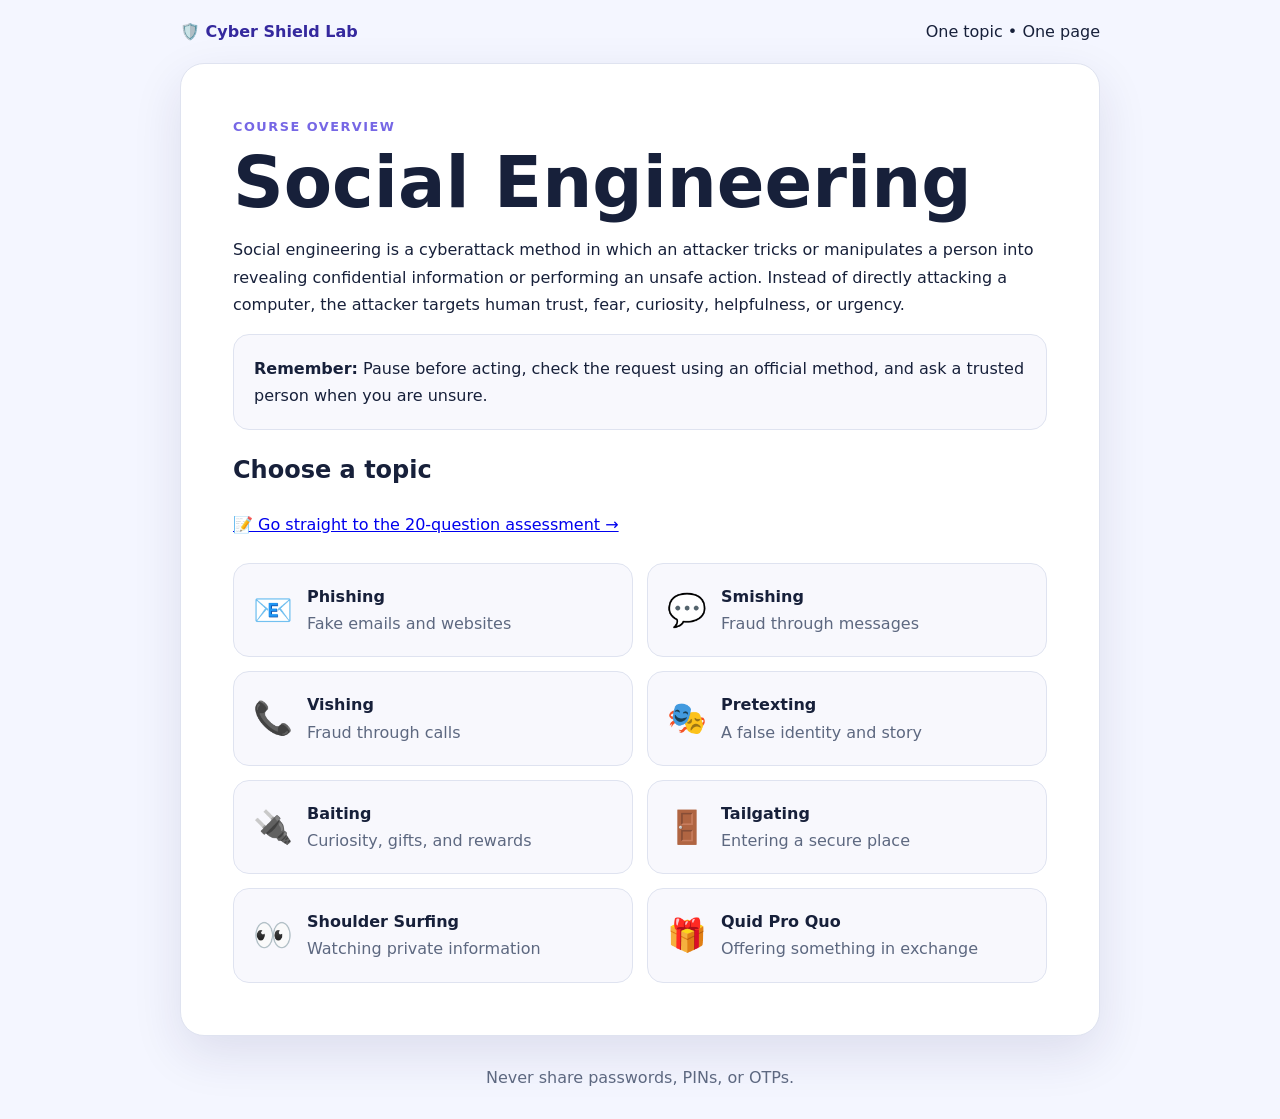
==== index.html @ 9c459b66 "Initial website" ====
<!doctype html><html><head><meta charset="utf-8"><meta name="viewport" content="width=device-width"><title>Social Engineering Lab</title><link rel="stylesheet" href="styles.css"></head><body><header class="wrap"><a href="index.html">🛡️ Cyber Shield Lab</a><span>One topic • One page</span></header><main class="wrap"><section class="hero"><div class="eyebrow">Course overview</div><h1>Social Engineering</h1><p>Social engineering is a cyberattack method in which an attacker tricks or manipulates a person into revealing confidential information or performing an unsafe action. Instead of directly attacking a computer, the attacker targets human trust, fear, curiosity, helpfulness, or urgency.</p><div class="block"><b>Remember:</b> Pause before acting, check the request using an official method, and ask a trusted person when you are unsure.</div><h2>Choose a topic</h2><p><a href="assessment.html">📝 Go straight to the 20-question assessment →</a></p><div class="grid"><a class="card" href="phishing.html"><b class="icon">📧</b><span><b>Phishing</b><span>Fake emails and websites</span></span></a><a class="card" href="smishing.html"><b class="icon">💬</b><span><b>Smishing</b><span>Fraud through messages</span></span></a><a class="card" href="vishing.html"><b class="icon">📞</b><span><b>Vishing</b><span>Fraud through calls</span></span></a><a class="card" href="pretexting.html"><b class="icon">🎭</b><span><b>Pretexting</b><span>A false identity and story</span></span></a><a class="card" href="baiting.html"><b class="icon">🔌</b><span><b>Baiting</b><span>Curiosity, gifts, and rewards</span></span></a><a class="card" href="tailgating.html"><b class="icon">🚪</b><span><b>Tailgating</b><span>Entering a secure place</span></span></a><a class="card" href="shoulder.html"><b class="icon">👀</b><span><b>Shoulder Surfing</b><span>Watching private information</span></span></a><a class="card" href="quid.html"><b class="icon">🎁</b><span><b>Quid Pro Quo</b><span>Offering something in exchange</span></span></a></div></section></main><footer>Never share passwords, PINs, or OTPs.</footer></body></html>
---- styles.css ----
*{box-sizing:border-box}body{margin:0;background:#f4f6ff;color:#17203a;font:16px/1.7 "Segoe UI",system-ui,sans-serif}.wrap{width:min(920px,calc(100% - 28px));margin:auto}header{display:flex;justify-content:space-between;align-items:center;padding:18px 0}header a{font-weight:800;text-decoration:none;color:#35299e}.home{background:#fff;border:1px solid #dfe3f0;padding:7px 12px;border-radius:999px}.hero,.lesson{background:#fff;border:1px solid #dfe3f0;border-radius:24px;box-shadow:0 18px 50px #251f5b1c;overflow:hidden}.hero,.head{padding:clamp(26px,5vw,52px)}.head{background:linear-gradient(145deg,#21195d,#5140bd);color:#fff}.head p{color:#dedbff}.eyebrow{font-size:.8rem;font-weight:850;letter-spacing:.12em;text-transform:uppercase;color:#7667e5}h1{font-size:clamp(2.3rem,6vw,4.4rem);line-height:1;margin:10px 0 18px}.content{padding:clamp(22px,5vw,48px)}.block{padding:20px;border:1px solid #dfe3f0;border-radius:16px;background:#f8f8fd;margin-bottom:16px}.block h2{margin:0 0 8px;font-size:1.35rem}.example{background:#fff5e8}.warning{background:#fff0f0}.safe{background:#eafbf4}.questions{background:#f3f0ff;border:2px dashed #bcb4ee}.questions li+li,li+li{margin-top:7px}.grid{display:grid;grid-template-columns:repeat(2,1fr);gap:14px;margin-top:25px}.card{display:flex;gap:14px;align-items:center;padding:19px;background:#f8f8fd;border:1px solid #dfe3f0;border-radius:16px;text-decoration:none;color:#17203a}.card:hover{border-color:#7667e5}.icon{font-size:2rem}.card b{display:block}.card span span{color:#5d6880}.nav{display:flex;justify-content:space-between;gap:10px;margin-top:22px}.nav a{padding:10px 14px;border-radius:11px;background:#5b4bd8;color:#fff;font-weight:800;text-decoration:none}.print{border:0;border-radius:10px;padding:9px 13px;background:#5b4bd8;color:#fff;font-weight:800;cursor:pointer}footer{text-align:center;color:#5d6880;padding:28px}@media(max-width:650px){.grid{grid-template-columns:1fr}}@media print{body{background:#fff}header,.nav,.print,footer{display:none}.lesson{border:0;box-shadow:none}.head{background:#fff;color:#17203a;padding:0 0 15px}.head p{color:#5d6880}.content{padding:0}.block{break-inside:avoid}}
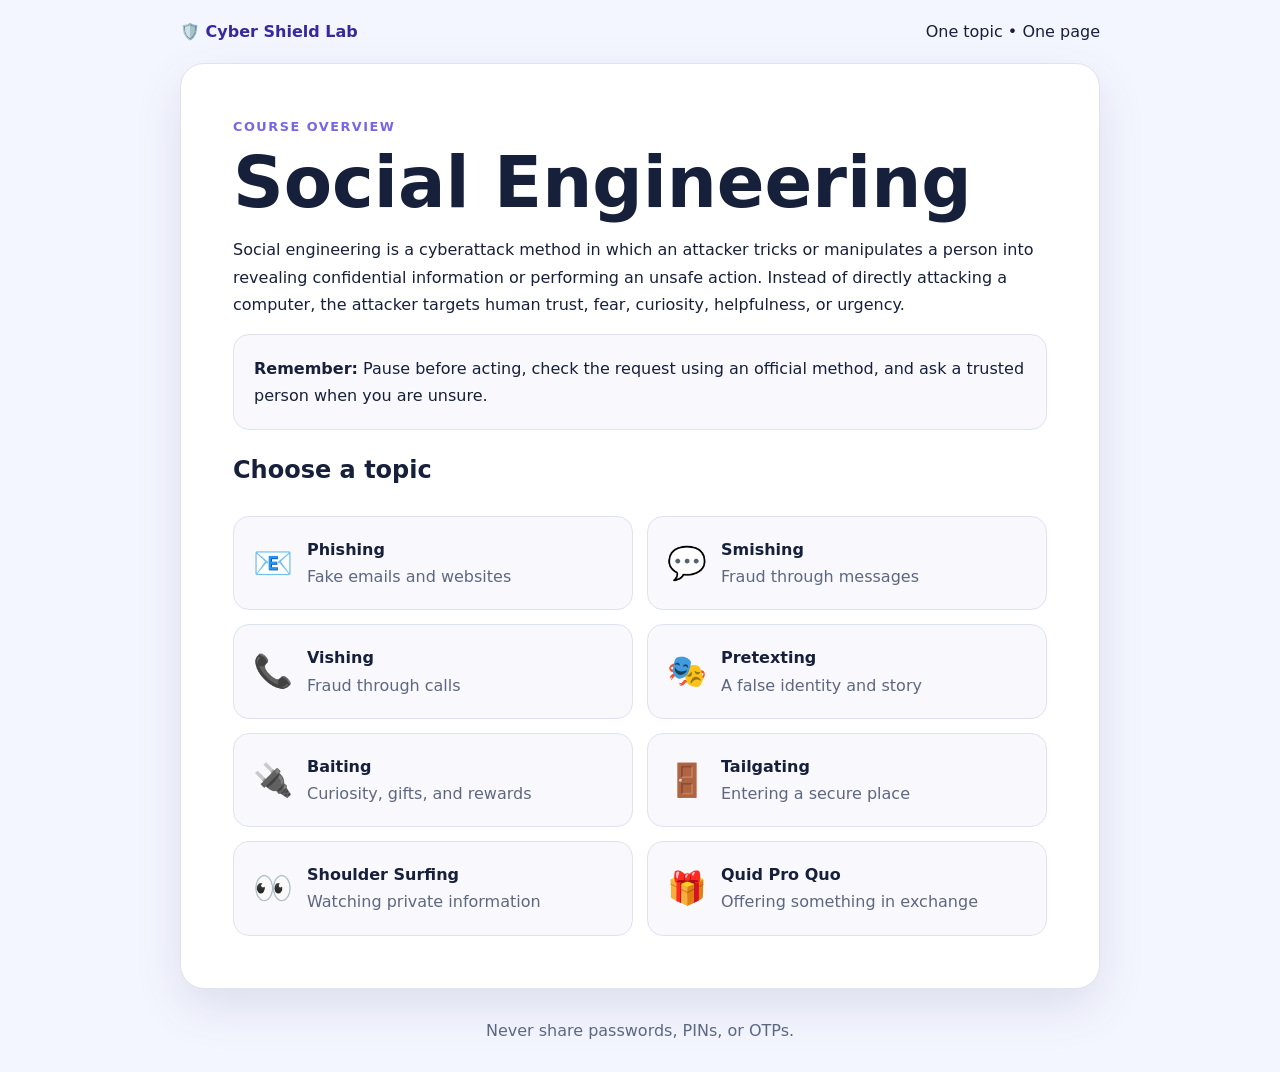
==== commit dfb5a8f4: "Update index.html" ====
--- a/index.html
+++ b/index.html
@@ -1 +1 @@
-<!doctype html><html><head><meta charset="utf-8"><meta name="viewport" content="width=device-width"><title>Social Engineering Lab</title><link rel="stylesheet" href="styles.css"></head><body><header class="wrap"><a href="index.html">🛡️ Cyber Shield Lab</a><span>One topic • One page</span></header><main class="wrap"><section class="hero"><div class="eyebrow">Course overview</div><h1>Social Engineering</h1><p>Social engineering is a cyberattack method in which an attacker tricks or manipulates a person into revealing confidential information or performing an unsafe action. Instead of directly attacking a computer, the attacker targets human trust, fear, curiosity, helpfulness, or urgency.</p><div class="block"><b>Remember:</b> Pause before acting, check the request using an official method, and ask a trusted person when you are unsure.</div><h2>Choose a topic</h2><p><a href="assessment.html">📝 Go straight to the 20-question assessment →</a></p><div class="grid"><a class="card" href="phishing.html"><b class="icon">📧</b><span><b>Phishing</b><span>Fake emails and websites</span></span></a><a class="card" href="smishing.html"><b class="icon">💬</b><span><b>Smishing</b><span>Fraud through messages</span></span></a><a class="card" href="vishing.html"><b class="icon">📞</b><span><b>Vishing</b><span>Fraud through calls</span></span></a><a class="card" href="pretexting.html"><b class="icon">🎭</b><span><b>Pretexting</b><span>A false identity and story</span></span></a><a class="card" href="baiting.html"><b class="icon">🔌</b><span><b>Baiting</b><span>Curiosity, gifts, and rewards</span></span></a><a class="card" href="tailgating.html"><b class="icon">🚪</b><span><b>Tailgating</b><span>Entering a secure place</span></span></a><a class="card" href="shoulder.html"><b class="icon">👀</b><span><b>Shoulder Surfing</b><span>Watching private information</span></span></a><a class="card" href="quid.html"><b class="icon">🎁</b><span><b>Quid Pro Quo</b><span>Offering something in exchange</span></span></a></div></section></main><footer>Never share passwords, PINs, or OTPs.</footer></body></html>
+<!doctype html><html><head><meta charset="utf-8"><meta name="viewport" content="width=device-width"><title>Social Engineering Lab</title><link rel="stylesheet" href="styles.css"></head><body><header class="wrap"><a href="index.html">🛡️ Cyber Shield Lab</a><span>One topic • One page</span></header><main class="wrap"><section class="hero"><div class="eyebrow">Course overview</div><h1>Social Engineering</h1><p>Social engineering is a cyberattack method in which an attacker tricks or manipulates a person into revealing confidential information or performing an unsafe action. Instead of directly attacking a computer, the attacker targets human trust, fear, curiosity, helpfulness, or urgency.</p><div class="block"><b>Remember:</b> Pause before acting, check the request using an official method, and ask a trusted person when you are unsure.</div><h2>Choose a topic</h2><div class="grid"><a class="card" href="phishing.html"><b class="icon">📧</b><span><b>Phishing</b><span>Fake emails and websites</span></span></a><a class="card" href="smishing.html"><b class="icon">💬</b><span><b>Smishing</b><span>Fraud through messages</span></span></a><a class="card" href="vishing.html"><b class="icon">📞</b><span><b>Vishing</b><span>Fraud through calls</span></span></a><a class="card" href="pretexting.html"><b class="icon">🎭</b><span><b>Pretexting</b><span>A false identity and story</span></span></a><a class="card" href="baiting.html"><b class="icon">🔌</b><span><b>Baiting</b><span>Curiosity, gifts, and rewards</span></span></a><a class="card" href="tailgating.html"><b class="icon">🚪</b><span><b>Tailgating</b><span>Entering a secure place</span></span></a><a class="card" href="shoulder.html"><b class="icon">👀</b><span><b>Shoulder Surfing</b><span>Watching private information</span></span></a><a class="card" href="quid.html"><b class="icon">🎁</b><span><b>Quid Pro Quo</b><span>Offering something in exchange</span></span></a></div></section></main><footer>Never share passwords, PINs, or OTPs.</footer></body></html>
